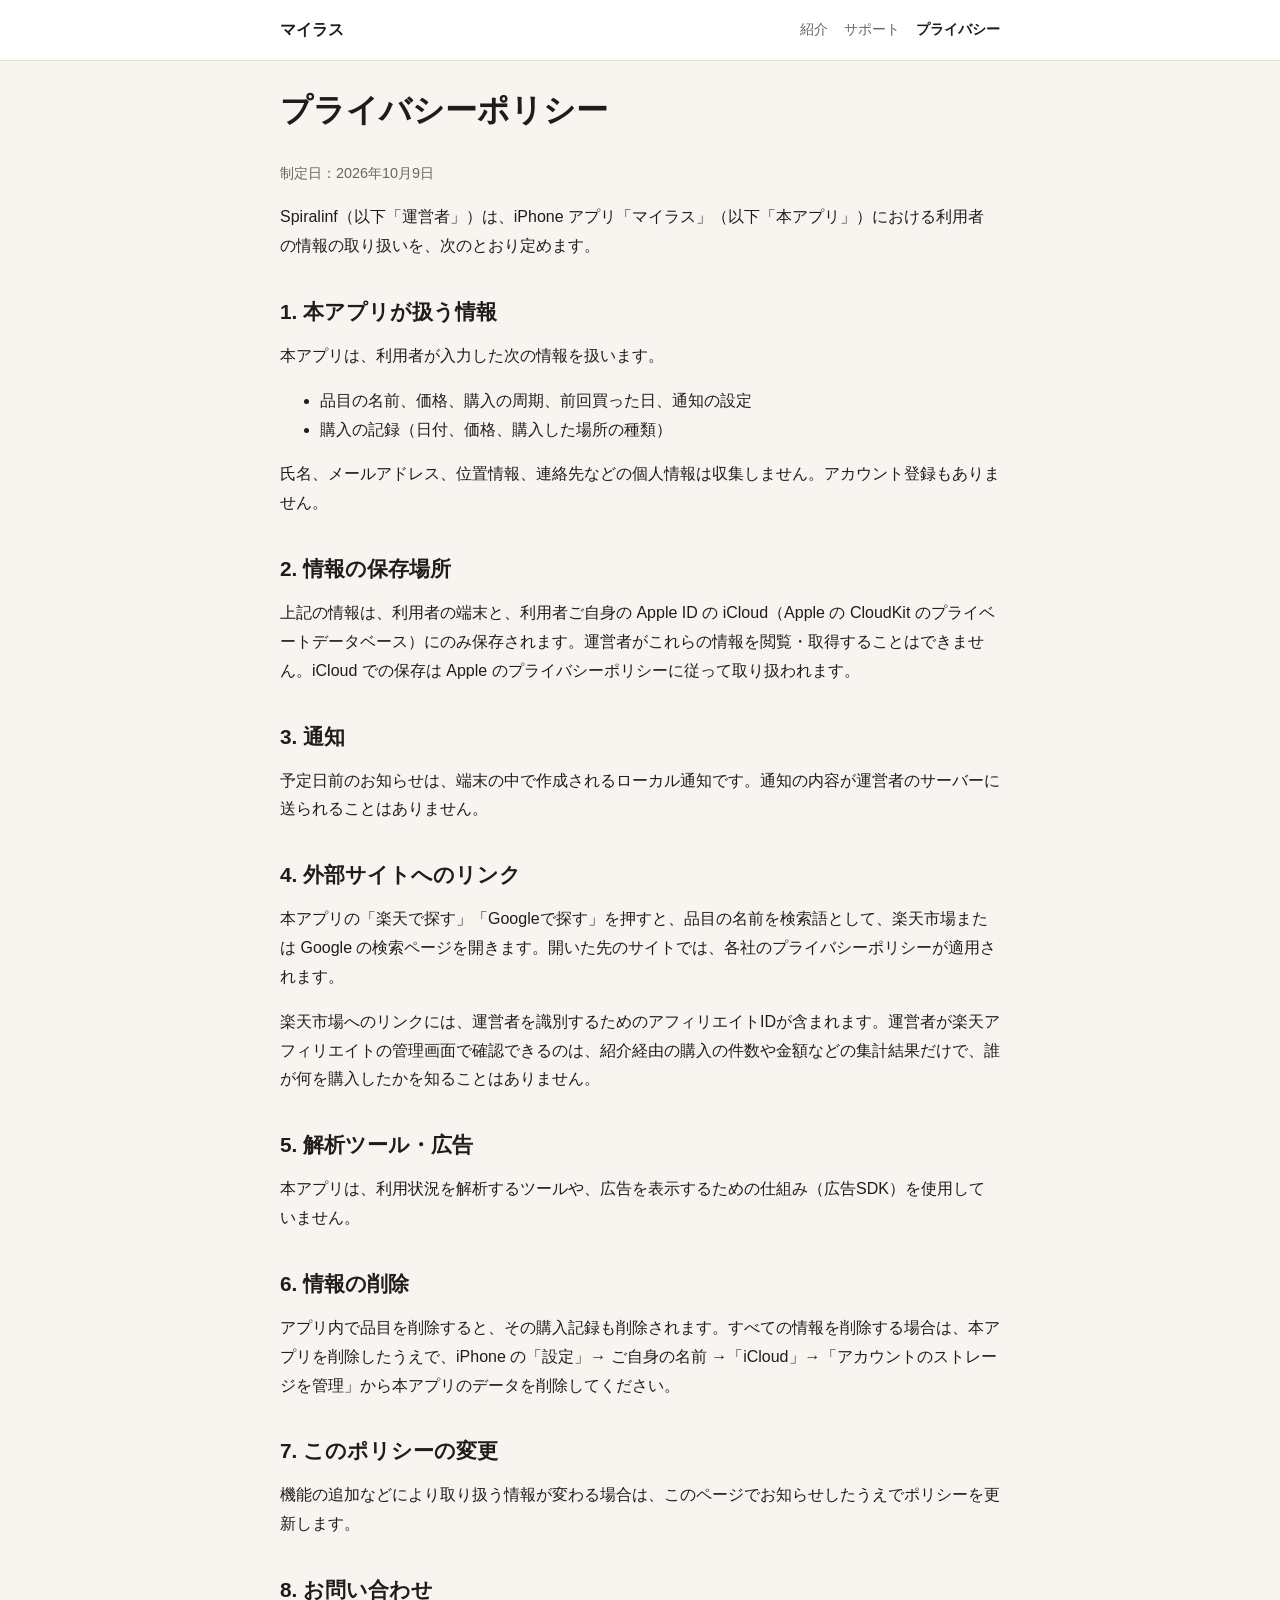
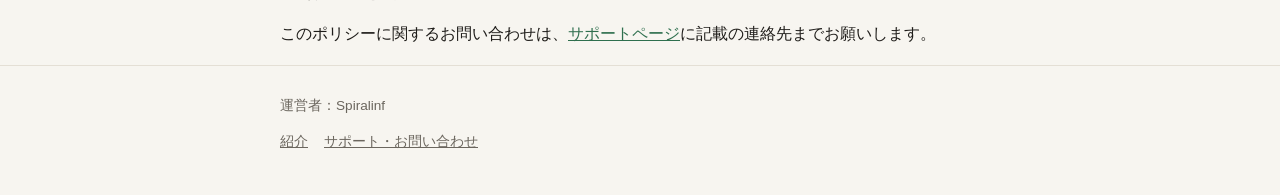
==== privacy.html @ 97678ab2 "Add Mairasu intro, support, and privacy pages Co-Authored-By: Claude Opus 5.5 <noreply@anthropic.com" ====
<!doctype html>
<html lang="ja">
<head>
  <meta charset="utf-8">
  <meta name="viewport" content="width=device-width, initial-scale=1">
  <title>プライバシーポリシー | マイラス</title>
  <meta name="description" content="「マイラス」のプライバシーポリシーです。">
  <link rel="stylesheet" href="style.css">
</head>
<body>
  <header class="site">
    <div class="wrap">
      <a class="brand" href="index.html">マイラス</a>
      <nav>
        <a href="index.html">紹介</a>
        <a href="support.html">サポート</a>
        <a href="privacy.html" aria-current="page">プライバシー</a>
      </nav>
    </div>
  </header>

  <main class="wrap doc">
    <h1>プライバシーポリシー</h1>
    <p class="updated">制定日：2026年10月9日</p>

    <p>Spiralinf（以下「運営者」）は、iPhone アプリ「マイラス」（以下「本アプリ」）における利用者の情報の取り扱いを、次のとおり定めます。</p>

    <h2>1. 本アプリが扱う情報</h2>
    <p>本アプリは、利用者が入力した次の情報を扱います。</p>
    <ul>
      <li>品目の名前、価格、購入の周期、前回買った日、通知の設定</li>
      <li>購入の記録（日付、価格、購入した場所の種類）</li>
    </ul>
    <p>氏名、メールアドレス、位置情報、連絡先などの個人情報は収集しません。アカウント登録もありません。</p>

    <h2>2. 情報の保存場所</h2>
    <p>上記の情報は、利用者の端末と、利用者ご自身の Apple ID の iCloud（Apple の CloudKit のプライベートデータベース）にのみ保存されます。運営者がこれらの情報を閲覧・取得することはできません。iCloud での保存は Apple のプライバシーポリシーに従って取り扱われます。</p>

    <h2>3. 通知</h2>
    <p>予定日前のお知らせは、端末の中で作成されるローカル通知です。通知の内容が運営者のサーバーに送られることはありません。</p>

    <h2>4. 外部サイトへのリンク</h2>
    <p>本アプリの「楽天で探す」「Googleで探す」を押すと、品目の名前を検索語として、楽天市場または Google の検索ページを開きます。開いた先のサイトでは、各社のプライバシーポリシーが適用されます。</p>
    <p>楽天市場へのリンクには、運営者を識別するためのアフィリエイトIDが含まれます。運営者が楽天アフィリエイトの管理画面で確認できるのは、紹介経由の購入の件数や金額などの集計結果だけで、誰が何を購入したかを知ることはありません。</p>

    <h2>5. 解析ツール・広告</h2>
    <p>本アプリは、利用状況を解析するツールや、広告を表示するための仕組み（広告SDK）を使用していません。</p>

    <h2>6. 情報の削除</h2>
    <p>アプリ内で品目を削除すると、その購入記録も削除されます。すべての情報を削除する場合は、本アプリを削除したうえで、iPhone の「設定」→ ご自身の名前 →「iCloud」→「アカウントのストレージを管理」から本アプリのデータを削除してください。</p>

    <h2>7. このポリシーの変更</h2>
    <p>機能の追加などにより取り扱う情報が変わる場合は、このページでお知らせしたうえでポリシーを更新します。</p>

    <h2>8. お問い合わせ</h2>
    <p>このポリシーに関するお問い合わせは、<a href="support.html">サポートページ</a>に記載の連絡先までお願いします。</p>
  </main>

  <footer class="site">
    <div class="wrap">
      <p>運営者：Spiralinf</p>
      <nav>
        <a href="index.html">紹介</a>
        <a href="support.html">サポート・お問い合わせ</a>
      </nav>
    </div>
  </footer>
</body>
</html>
---- style.css ----
:root {
  --bg: #f7f5f0;
  --surface: #ffffff;
  --text: #1f1d1a;
  --muted: #6b665e;
  --line: #e4dfd5;
  --accent: #2f6f4e;
  --accent-soft: #e3efe7;
  --warn: #9a5b12;
  --radius: 16px;
  color-scheme: light dark;
}

@media (prefers-color-scheme: dark) {
  :root {
    --bg: #161513;
    --surface: #201e1b;
    --text: #f1eee8;
    --muted: #a8a297;
    --line: #34312c;
    --accent: #7cc49a;
    --accent-soft: #23332a;
    --warn: #e0a65a;
  }
}

* { box-sizing: border-box; }

body {
  margin: 0;
  background: var(--bg);
  color: var(--text);
  font-family: -apple-system, BlinkMacSystemFont, "Hiragino Sans", "Hiragino Kaku Gothic ProN", "Noto Sans JP", sans-serif;
  line-height: 1.8;
  -webkit-text-size-adjust: 100%;
}

a { color: var(--accent); }

.wrap {
  max-width: 760px;
  margin: 0 auto;
  padding: 0 20px;
}

header.site {
  border-bottom: 1px solid var(--line);
  background: var(--surface);
}

header.site .wrap {
  display: flex;
  align-items: center;
  justify-content: space-between;
  gap: 16px;
  min-height: 60px;
}

header.site .brand {
  font-weight: 700;
  color: var(--text);
  text-decoration: none;
}

header.site nav {
  display: flex;
  gap: 16px;
  font-size: 0.9rem;
}

header.site nav a { color: var(--muted); text-decoration: none; }
header.site nav a[aria-current="page"] { color: var(--text); font-weight: 600; }

main { padding: 40px 0 56px; }

.hero h1 {
  font-size: clamp(1.7rem, 5vw, 2.4rem);
  line-height: 1.35;
  margin: 0 0 12px;
  text-wrap: balance;
}

.hero p.lead {
  font-size: 1.1rem;
  color: var(--muted);
  margin: 0 0 24px;
}

.badge {
  display: inline-block;
  padding: 10px 18px;
  border-radius: 999px;
  background: var(--accent-soft);
  color: var(--accent);
  font-weight: 600;
  font-size: 0.95rem;
}

h2 {
  font-size: 1.3rem;
  margin: 48px 0 16px;
  line-height: 1.4;
}

h3 { font-size: 1.05rem; margin: 0 0 4px; }

.features {
  display: grid;
  grid-template-columns: repeat(auto-fit, minmax(220px, 1fr));
  gap: 12px;
  padding: 0;
  margin: 0;
  list-style: none;
}

.features li {
  background: var(--surface);
  border: 1px solid var(--line);
  border-radius: var(--radius);
  padding: 18px 20px;
}

.features li p { margin: 0; color: var(--muted); font-size: 0.95rem; }

.card {
  background: var(--surface);
  border: 1px solid var(--line);
  border-radius: var(--radius);
  padding: 20px 24px;
}

.card > :first-child { margin-top: 0; }
.card > :last-child { margin-bottom: 0; }

.faq dt { font-weight: 700; margin-top: 20px; }
.faq dt:first-child { margin-top: 0; }
.faq dd { margin: 4px 0 0; color: var(--muted); }

.doc h2 { margin-top: 36px; }
.doc p, .doc li { color: var(--text); }
.doc .updated { color: var(--muted); font-size: 0.9rem; }

.todo {
  background: var(--accent-soft);
  color: var(--warn);
  padding: 0 4px;
  border-radius: 4px;
  font-weight: 600;
}

footer.site {
  border-top: 1px solid var(--line);
  padding: 28px 0 40px;
  color: var(--muted);
  font-size: 0.85rem;
}

footer.site p { margin: 0 0 6px; }
footer.site nav { display: flex; flex-wrap: wrap; gap: 16px; margin-top: 12px; }
footer.site nav a { color: var(--muted); }
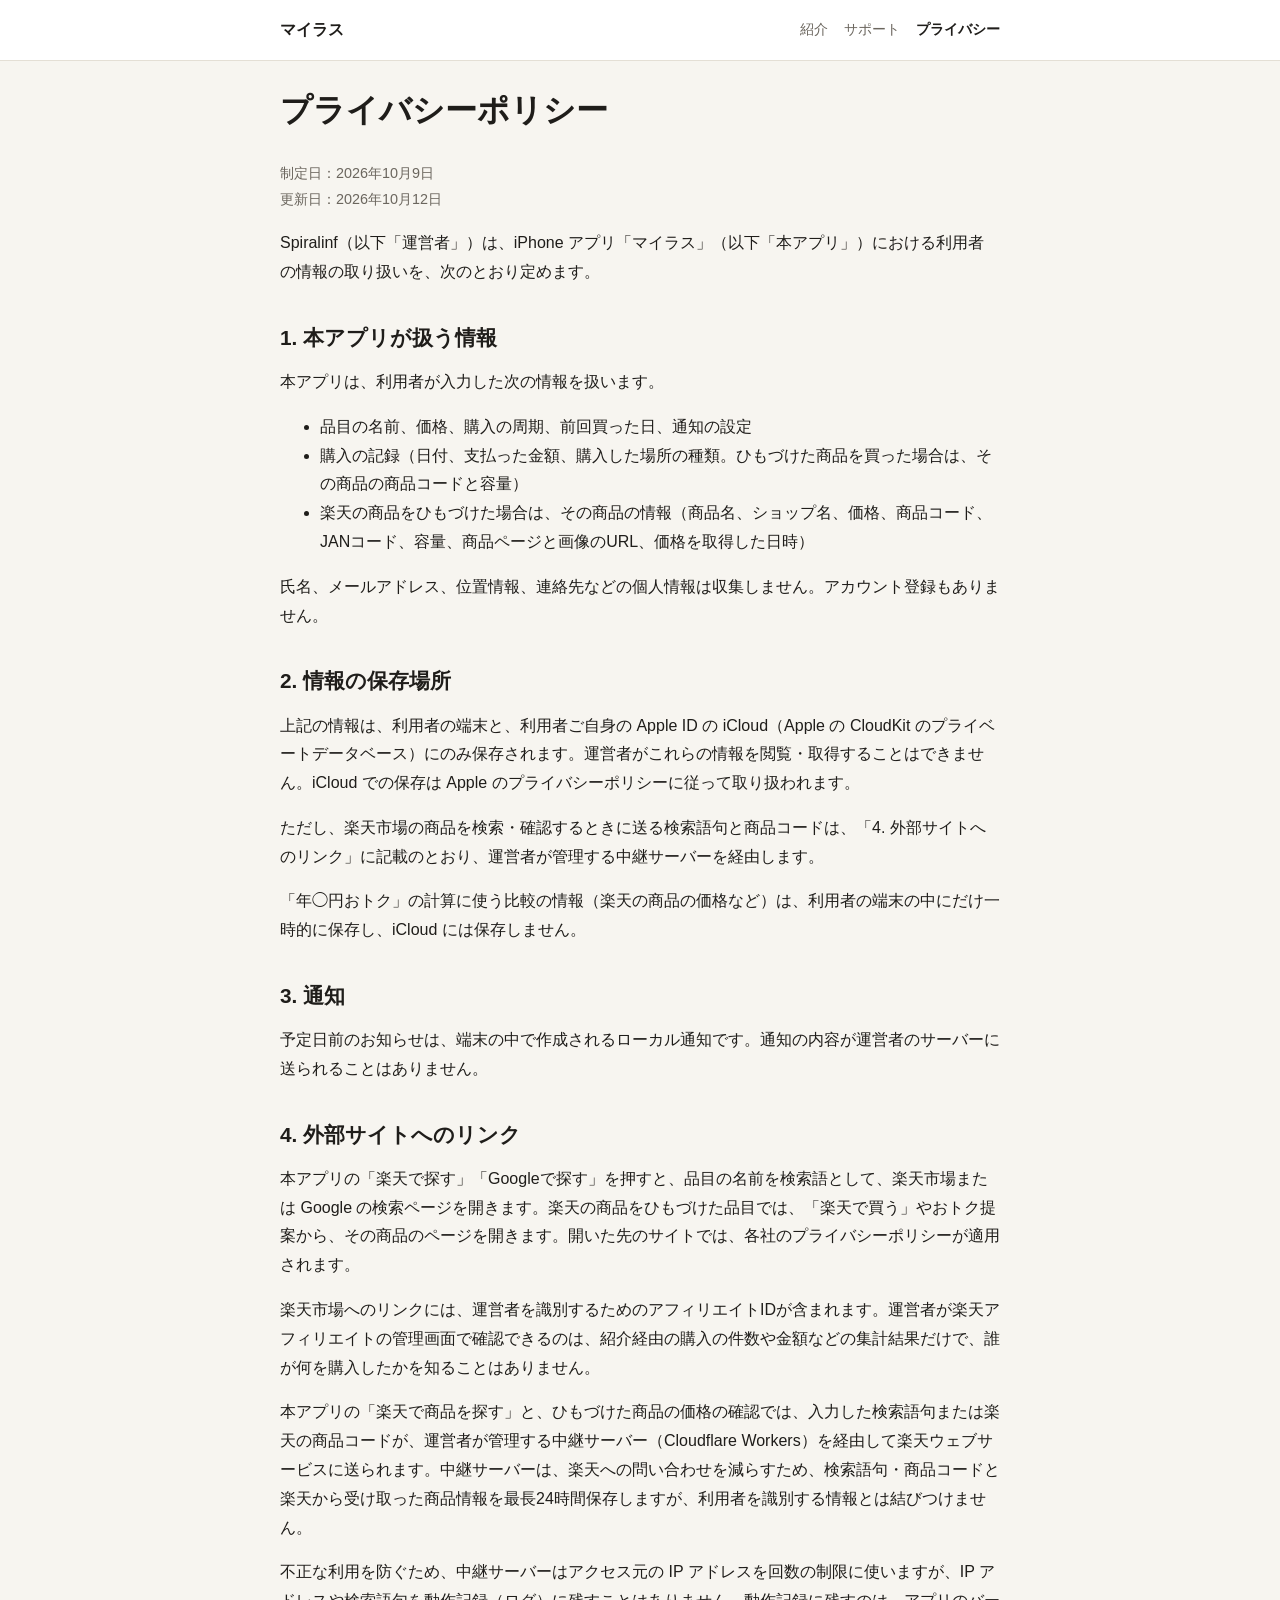
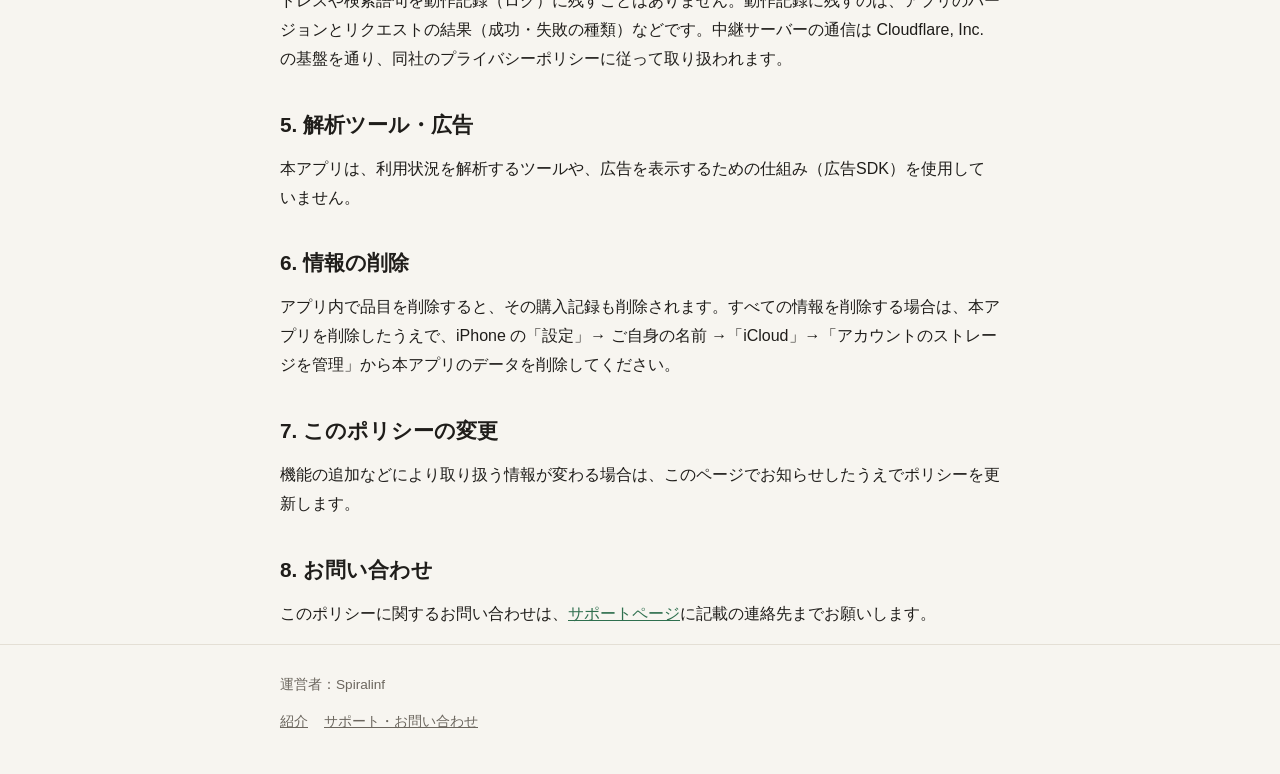
==== commit d862569d: "プライバシーポリシーに中継サーバーと商品のひもづけの扱いを書く Co-Authored-By: Claude Opus 5.5 <noreply@anthropic.com>" ====
--- a/privacy.html
+++ b/privacy.html
@@ -21,7 +21,7 @@
 
   <main class="wrap doc">
     <h1>プライバシーポリシー</h1>
-    <p class="updated">制定日：2026年10月9日</p>
+    <p class="updated">制定日：2026年10月9日<br>更新日：2026年10月12日</p>
 
     <p>Spiralinf（以下「運営者」）は、iPhone アプリ「マイラス」（以下「本アプリ」）における利用者の情報の取り扱いを、次のとおり定めます。</p>
 
@@ -29,19 +29,24 @@
     <p>本アプリは、利用者が入力した次の情報を扱います。</p>
     <ul>
       <li>品目の名前、価格、購入の周期、前回買った日、通知の設定</li>
-      <li>購入の記録（日付、価格、購入した場所の種類）</li>
+      <li>購入の記録（日付、支払った金額、購入した場所の種類。ひもづけた商品を買った場合は、その商品の商品コードと容量）</li>
+      <li>楽天の商品をひもづけた場合は、その商品の情報（商品名、ショップ名、価格、商品コード、JANコード、容量、商品ページと画像のURL、価格を取得した日時）</li>
     </ul>
     <p>氏名、メールアドレス、位置情報、連絡先などの個人情報は収集しません。アカウント登録もありません。</p>
 
     <h2>2. 情報の保存場所</h2>
     <p>上記の情報は、利用者の端末と、利用者ご自身の Apple ID の iCloud（Apple の CloudKit のプライベートデータベース）にのみ保存されます。運営者がこれらの情報を閲覧・取得することはできません。iCloud での保存は Apple のプライバシーポリシーに従って取り扱われます。</p>
+    <p>ただし、楽天市場の商品を検索・確認するときに送る検索語句と商品コードは、「4. 外部サイトへのリンク」に記載のとおり、運営者が管理する中継サーバーを経由します。</p>
+    <p>「年◯円おトク」の計算に使う比較の情報（楽天の商品の価格など）は、利用者の端末の中にだけ一時的に保存し、iCloud には保存しません。</p>
 
     <h2>3. 通知</h2>
     <p>予定日前のお知らせは、端末の中で作成されるローカル通知です。通知の内容が運営者のサーバーに送られることはありません。</p>
 
     <h2>4. 外部サイトへのリンク</h2>
-    <p>本アプリの「楽天で探す」「Googleで探す」を押すと、品目の名前を検索語として、楽天市場または Google の検索ページを開きます。開いた先のサイトでは、各社のプライバシーポリシーが適用されます。</p>
+    <p>本アプリの「楽天で探す」「Googleで探す」を押すと、品目の名前を検索語として、楽天市場または Google の検索ページを開きます。楽天の商品をひもづけた品目では、「楽天で買う」やおトク提案から、その商品のページを開きます。開いた先のサイトでは、各社のプライバシーポリシーが適用されます。</p>
     <p>楽天市場へのリンクには、運営者を識別するためのアフィリエイトIDが含まれます。運営者が楽天アフィリエイトの管理画面で確認できるのは、紹介経由の購入の件数や金額などの集計結果だけで、誰が何を購入したかを知ることはありません。</p>
+    <p>本アプリの「楽天で商品を探す」と、ひもづけた商品の価格の確認では、入力した検索語句または楽天の商品コードが、運営者が管理する中継サーバー（Cloudflare Workers）を経由して楽天ウェブサービスに送られます。中継サーバーは、楽天への問い合わせを減らすため、検索語句・商品コードと楽天から受け取った商品情報を最長24時間保存しますが、利用者を識別する情報とは結びつけません。</p>
+    <p>不正な利用を防ぐため、中継サーバーはアクセス元の IP アドレスを回数の制限に使いますが、IP アドレスや検索語句を動作記録（ログ）に残すことはありません。動作記録に残すのは、アプリのバージョンとリクエストの結果（成功・失敗の種類）などです。中継サーバーの通信は Cloudflare, Inc. の基盤を通り、同社のプライバシーポリシーに従って取り扱われます。</p>
 
     <h2>5. 解析ツール・広告</h2>
     <p>本アプリは、利用状況を解析するツールや、広告を表示するための仕組み（広告SDK）を使用していません。</p>
